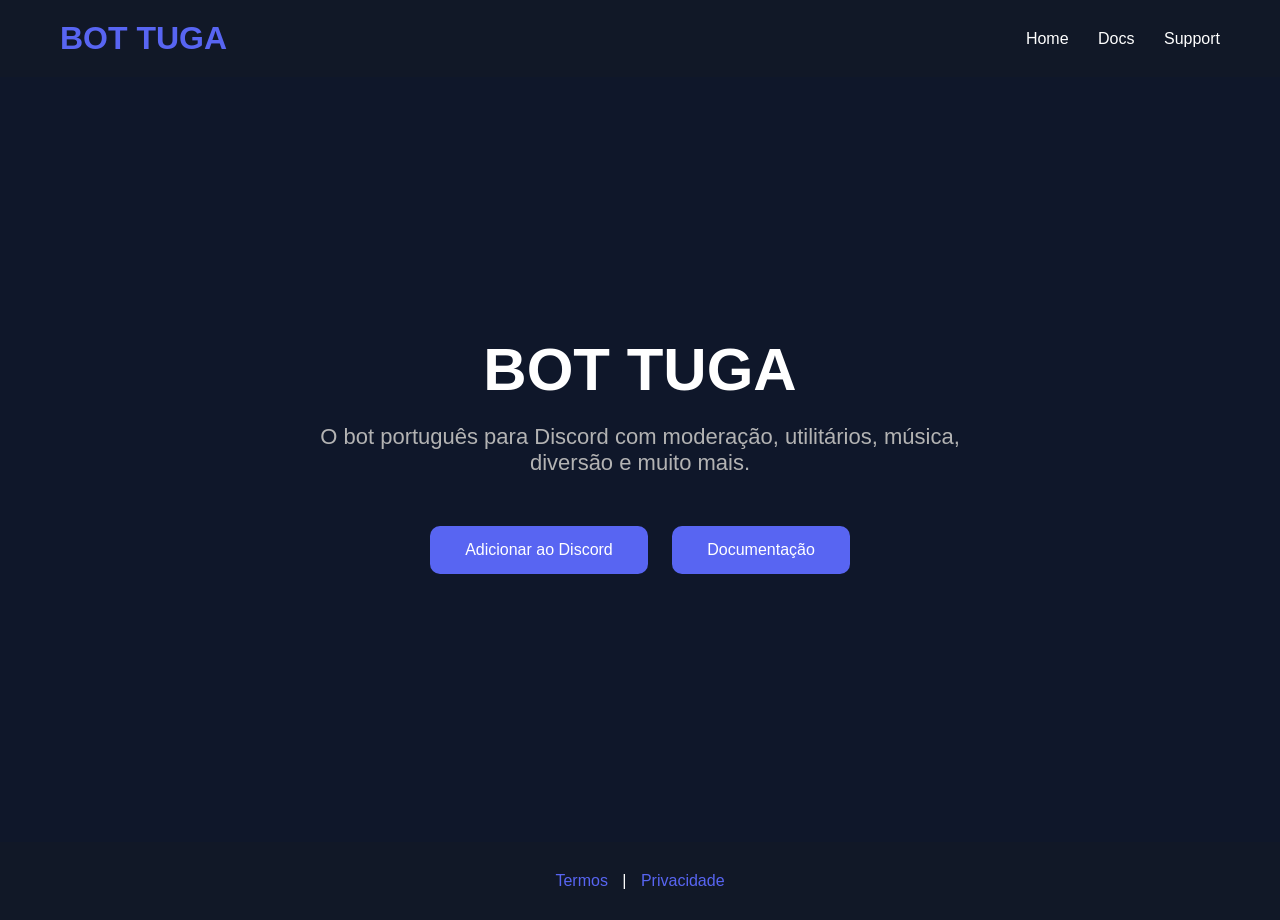
==== index.html @ e2d970a8 "index.html" ====
<!DOCTYPE html>
<html lang="pt-PT">
<head>
    <meta charset="UTF-8">
    <meta name="viewport" content="width=device-width, initial-scale=1.0">
    <title>BOT TUGA</title>

    <style>
        *{
            margin:0;
            padding:0;
            box-sizing:border-box;
            font-family:Arial,Helvetica,sans-serif;
        }

        body{
            background:#0f172a;
            color:white;
        }

        header{
            display:flex;
            justify-content:space-between;
            align-items:center;
            padding:20px 60px;
            background:#111827;
            position:sticky;
            top:0;
        }

        header h1{
            color:#5865F2;
        }

        nav a{
            color:white;
            text-decoration:none;
            margin-left:25px;
            transition:.3s;
        }

        nav a:hover{
            color:#5865F2;
        }

        .hero{
            height:85vh;
            display:flex;
            justify-content:center;
            align-items:center;
            flex-direction:column;
            text-align:center;
            padding:20px;
        }

        .hero h2{
            font-size:60px;
            margin-bottom:20px;
        }

        .hero p{
            font-size:22px;
            color:#b3b3b3;
            max-width:700px;
        }

        .buttons{
            margin-top:40px;
        }

        .btn{
            display:inline-block;
            margin:10px;
            padding:15px 35px;
            border-radius:10px;
            text-decoration:none;
            color:white;
            background:#5865F2;
            transition:.3s;
        }

        .btn:hover{
            transform:translateY(-3px);
        }

        footer{
            padding:30px;
            text-align:center;
            background:#111827;
        }

        footer a{
            color:#5865F2;
            text-decoration:none;
            margin:0 10px;
        }
    </style>

</head>

<body>

<header>

<h1>BOT TUGA</h1>

<nav>
<a href="index.html">Home</a>
<a href="docs.html">Docs</a>
<a href="support.html">Support</a>
</nav>

</header>

<section class="hero">

<h2>BOT TUGA</h2>

<p>O bot português para Discord com moderação, utilitários, música, diversão e muito mais.</p>

<div class="buttons">

<a class="btn" href="#">Adicionar ao Discord</a>

<a class="btn" href="docs.html">Documentação</a>

</div>

</section>

<footer>

<a href="terms.html">Termos</a>

|

<a href="privacy.html">Privacidade</a>

</footer>

</body>
</html>
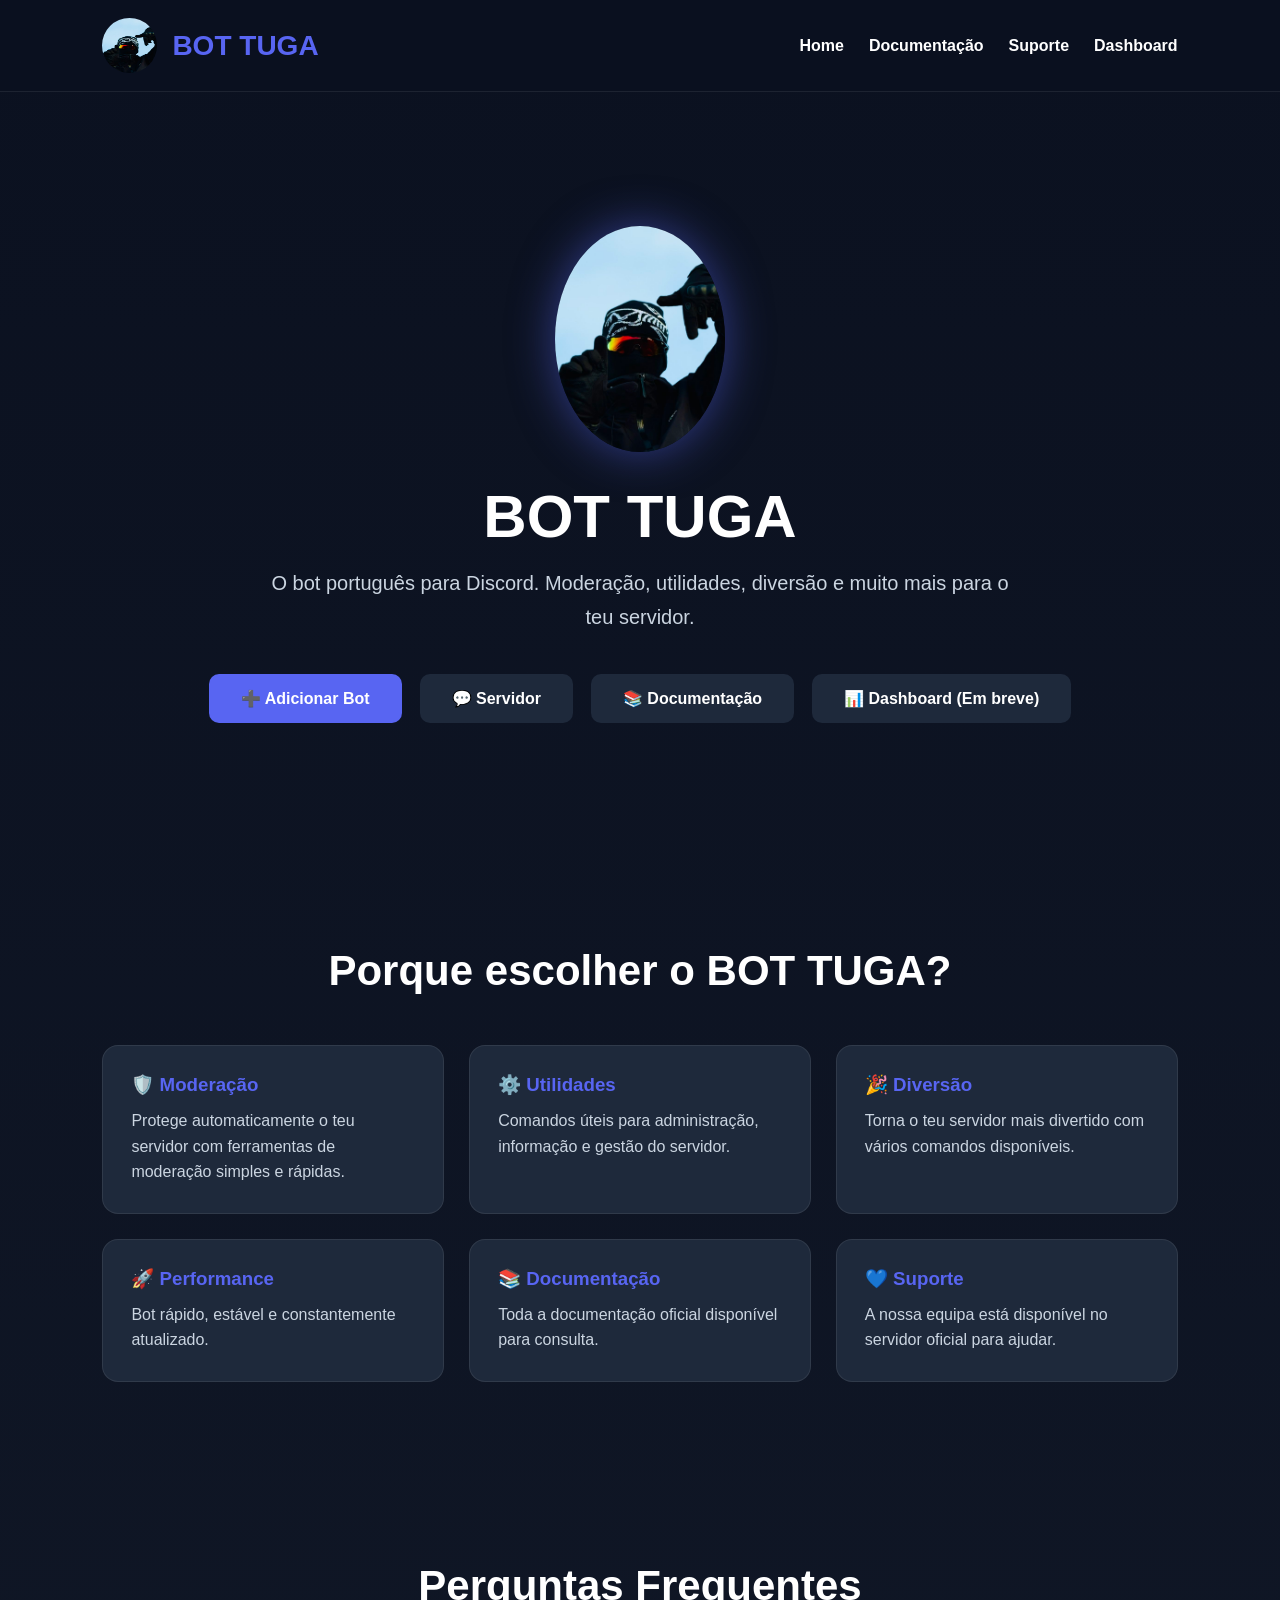
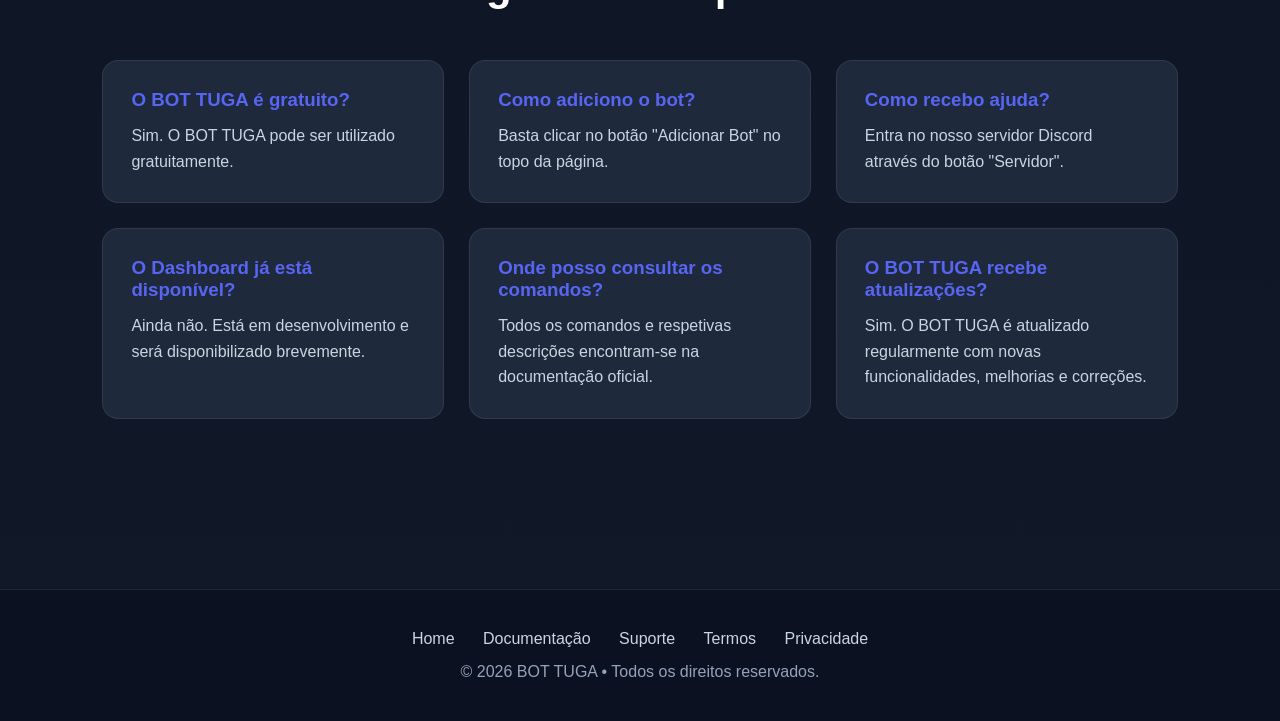
==== commit 6a03c689: "Update index.html" ====
--- a/index.html
+++ b/index.html
@@ -1,100 +1,18 @@
 <!DOCTYPE html>
 <html lang="pt-PT">
+
 <head>
-    <meta charset="UTF-8">
-    <meta name="viewport" content="width=device-width, initial-scale=1.0">
-    <title>BOT TUGA</title>
-
-    <style>
-        *{
-            margin:0;
-            padding:0;
-            box-sizing:border-box;
-            font-family:Arial,Helvetica,sans-serif;
-        }
-
-        body{
-            background:#0f172a;
-            color:white;
-        }
-
-        header{
-            display:flex;
-            justify-content:space-between;
-            align-items:center;
-            padding:20px 60px;
-            background:#111827;
-            position:sticky;
-            top:0;
-        }
-
-        header h1{
-            color:#5865F2;
-        }
-
-        nav a{
-            color:white;
-            text-decoration:none;
-            margin-left:25px;
-            transition:.3s;
-        }
-
-        nav a:hover{
-            color:#5865F2;
-        }
-
-        .hero{
-            height:85vh;
-            display:flex;
-            justify-content:center;
-            align-items:center;
-            flex-direction:column;
-            text-align:center;
-            padding:20px;
-        }
-
-        .hero h2{
-            font-size:60px;
-            margin-bottom:20px;
-        }
-
-        .hero p{
-            font-size:22px;
-            color:#b3b3b3;
-            max-width:700px;
-        }
-
-        .buttons{
-            margin-top:40px;
-        }
-
-        .btn{
-            display:inline-block;
-            margin:10px;
-            padding:15px 35px;
-            border-radius:10px;
-            text-decoration:none;
-            color:white;
-            background:#5865F2;
-            transition:.3s;
-        }
-
-        .btn:hover{
-            transform:translateY(-3px);
-        }
-
-        footer{
-            padding:30px;
-            text-align:center;
-            background:#111827;
-        }
-
-        footer a{
-            color:#5865F2;
-            text-decoration:none;
-            margin:0 10px;
-        }
-    </style>
+
+<meta charset="UTF-8">
+<meta name="viewport" content="width=device-width, initial-scale=1.0">
+
+<title>BOT TUGA • O Bot Português para Discord</title>
+
+<meta name="description" content="BOT TUGA é um bot Discord português com moderação, utilidades, diversão e muito mais.">
+
+<link rel="icon" href="assets/logo.png">
+
+<link rel="stylesheet" href="css/style.css">
 
 </head>
 
@@ -102,41 +20,282 @@
 
 <header>
 
+<div class="logo">
+
+<img src="assets/logo.png" alt="BOT TUGA">
+
 <h1>BOT TUGA</h1>
 
+</div>
+
 <nav>
+
 <a href="index.html">Home</a>
-<a href="docs.html">Docs</a>
-<a href="support.html">Support</a>
+
+<a href="docs.html">Documentação</a>
+
+<a href="support.html">Suporte</a>
+
+<a href="#">Dashboard</a>
+
 </nav>
 
 </header>
 
 <section class="hero">
 
+<img src="assets/logo.png" alt="BOT TUGA">
+
 <h2>BOT TUGA</h2>
 
-<p>O bot português para Discord com moderação, utilitários, música, diversão e muito mais.</p>
+<p>
+
+O bot português para Discord.
+
+Moderação, utilidades, diversão e muito mais para o teu servidor.
+
+</p>
 
 <div class="buttons">
 
-<a class="btn" href="#">Adicionar ao Discord</a>
-
-<a class="btn" href="docs.html">Documentação</a>
+<a class="btn"
+
+href="https://discord.com/oauth2/authorize?client_id=1514342669286113502"
+
+target="_blank">
+
+➕ Adicionar Bot
+
+</a>
+
+<a class="btn secondary"
+
+href="https://discord.gg/rmkQbjEg56"
+
+target="_blank">
+
+💬 Servidor
+
+</a>
+
+<a class="btn secondary"
+
+href="docs.html">
+
+📚 Documentação
+
+</a>
+
+<a class="btn secondary"
+
+href="#">
+
+📊 Dashboard (Em breve)
+
+</a>
 
 </div>
 
 </section>
 
+<section>
+
+<h2 class="section-title">
+
+Porque escolher o BOT TUGA?
+
+</h2>
+
+<div class="grid">
+
+<div class="card">
+
+<h3>🛡️ Moderação</h3>
+
+<p>
+
+Protege automaticamente o teu servidor com ferramentas de moderação simples e rápidas.
+
+</p>
+
+</div>
+
+<div class="card">
+
+<h3>⚙️ Utilidades</h3>
+
+<p>
+
+Comandos úteis para administração, informação e gestão do servidor.
+
+</p>
+
+</div>
+
+<div class="card">
+
+<h3>🎉 Diversão</h3>
+
+<p>
+
+Torna o teu servidor mais divertido com vários comandos disponíveis.
+
+</p>
+
+</div>
+
+<div class="card">
+
+<h3>🚀 Performance</h3>
+
+<p>
+
+Bot rápido, estável e constantemente atualizado.
+
+</p>
+
+</div>
+
+<div class="card">
+
+<h3>📚 Documentação</h3>
+
+<p>
+
+Toda a documentação oficial disponível para consulta.
+
+</p>
+
+</div>
+
+<div class="card">
+
+<h3>💙 Suporte</h3>
+
+<p>
+
+A nossa equipa está disponível no servidor oficial para ajudar.
+
+</p>
+
+</div>
+
+</div>
+
+</section>
+
+<section>
+
+<h2 class="section-title">
+
+Perguntas Frequentes
+
+</h2>
+
+<div class="grid">
+
+<div class="card">
+
+<h3>O BOT TUGA é gratuito?</h3>
+
+<p>
+
+Sim. O BOT TUGA pode ser utilizado gratuitamente.
+
+</p>
+
+</div>
+
+<div class="card">
+
+<h3>Como adiciono o bot?</h3>
+
+<p>
+
+Basta clicar no botão "Adicionar Bot" no topo da página.
+
+</p>
+
+</div>
+
+<div class="card">
+
+<h3>Como recebo ajuda?</h3>
+
+<p>
+
+Entra no nosso servidor Discord através do botão "Servidor".
+
+</p>
+
+</div>
+
+<div class="card">
+
+<h3>O Dashboard já está disponível?</h3>
+
+<p>
+
+Ainda não. Está em desenvolvimento e será disponibilizado brevemente.
+
+</p>
+
+</div>
+
+<div class="card">
+
+<h3>Onde posso consultar os comandos?</h3>
+
+<p>
+
+Todos os comandos e respetivas descrições encontram-se na documentação oficial.
+
+</p>
+
+</div>
+
+<div class="card">
+
+<h3>O BOT TUGA recebe atualizações?</h3>
+
+<p>
+
+Sim. O BOT TUGA é atualizado regularmente com novas funcionalidades, melhorias e correções.
+
+</p>
+
+</div>
+
+</div>
+
+</section>
+
 <footer>
 
+<div class="links">
+
+<a href="index.html">Home</a>
+
+<a href="docs.html">Documentação</a>
+
+<a href="support.html">Suporte</a>
+
 <a href="terms.html">Termos</a>
 
-|
-
 <a href="privacy.html">Privacidade</a>
 
+</div>
+
+<p>
+
+© <span id="year">2026</span> BOT TUGA • Todos os direitos reservados.
+
+</p>
+
 </footer>
 
+<script src="js/script.js"></script>
+
 </body>
+
 </html>
--- a/css/style.css
+++ b/css/style.css
@@ -0,0 +1,229 @@
+/* ===========================
+   BOT TUGA - STYLE.CSS
+=========================== */
+
+:root{
+    --bg:#0b1120;
+    --bg2:#111827;
+    --card:#1e293b;
+    --primary:#5865F2;
+    --primary-hover:#4752c4;
+    --text:#ffffff;
+    --muted:#cbd5e1;
+    --border:rgba(255,255,255,.08);
+}
+
+*{
+    margin:0;
+    padding:0;
+    box-sizing:border-box;
+    font-family:Arial,Helvetica,sans-serif;
+    scroll-behavior:smooth;
+}
+
+body{
+    background:linear-gradient(180deg,#0b1120,#111827);
+    color:var(--text);
+}
+
+img{
+    max-width:100%;
+}
+
+a{
+    color:inherit;
+    text-decoration:none;
+}
+
+header{
+    position:sticky;
+    top:0;
+    z-index:1000;
+    display:flex;
+    justify-content:space-between;
+    align-items:center;
+    padding:18px 8%;
+    backdrop-filter:blur(15px);
+    background:rgba(11,17,32,.85);
+    border-bottom:1px solid var(--border);
+}
+
+.logo{
+    display:flex;
+    align-items:center;
+    gap:15px;
+}
+
+.logo img{
+    width:55px;
+    height:55px;
+    border-radius:50%;
+}
+
+.logo h1{
+    font-size:28px;
+    color:var(--primary);
+}
+
+nav{
+    display:flex;
+    gap:25px;
+}
+
+nav a{
+    transition:.3s;
+    font-weight:bold;
+}
+
+nav a:hover{
+    color:var(--primary);
+}
+
+.hero{
+    min-height:85vh;
+    display:flex;
+    align-items:center;
+    justify-content:center;
+    flex-direction:column;
+    text-align:center;
+    padding:40px 20px;
+}
+
+.hero img{
+    width:170px;
+    border-radius:50%;
+    margin-bottom:30px;
+    box-shadow:0 0 45px rgba(88,101,242,.5);
+}
+
+.hero h2{
+    font-size:60px;
+    margin-bottom:15px;
+}
+
+.hero p{
+    max-width:750px;
+    color:var(--muted);
+    font-size:20px;
+    line-height:1.7;
+}
+
+.buttons{
+    display:flex;
+    gap:18px;
+    flex-wrap:wrap;
+    justify-content:center;
+    margin-top:40px;
+}
+
+.btn{
+    padding:15px 32px;
+    background:var(--primary);
+    border-radius:10px;
+    transition:.3s;
+    font-weight:bold;
+}
+
+.btn:hover{
+    background:var(--primary-hover);
+    transform:translateY(-4px);
+}
+
+.btn.secondary{
+    background:var(--card);
+}
+
+section{
+    padding:90px 8%;
+}
+
+.section-title{
+    text-align:center;
+    font-size:42px;
+    margin-bottom:50px;
+}
+
+.grid{
+    display:grid;
+    grid-template-columns:repeat(auto-fit,minmax(260px,1fr));
+    gap:25px;
+}
+
+.card{
+    background:var(--card);
+    border:1px solid var(--border);
+    border-radius:16px;
+    padding:28px;
+    transition:.3s;
+}
+
+.card:hover{
+    transform:translateY(-8px);
+    border-color:var(--primary);
+}
+
+.card h3{
+    color:var(--primary);
+    margin-bottom:12px;
+}
+
+.card p{
+    color:var(--muted);
+    line-height:1.6;
+}
+
+footer{
+    margin-top:80px;
+    background:#0b1120;
+    border-top:1px solid var(--border);
+    padding:40px;
+    text-align:center;
+}
+
+footer .links{
+    margin-bottom:15px;
+}
+
+footer .links a{
+    margin:0 12px;
+    color:var(--muted);
+}
+
+footer .links a:hover{
+    color:var(--primary);
+}
+
+footer p{
+    color:#94a3b8;
+}
+
+@media(max-width:900px){
+
+header{
+    flex-direction:column;
+    gap:20px;
+}
+
+nav{
+    flex-wrap:wrap;
+    justify-content:center;
+}
+
+.hero h2{
+    font-size:42px;
+}
+
+.hero p{
+    font-size:18px;
+}
+
+.buttons{
+    flex-direction:column;
+    width:100%;
+}
+
+.btn{
+    width:100%;
+}
+
+  }
